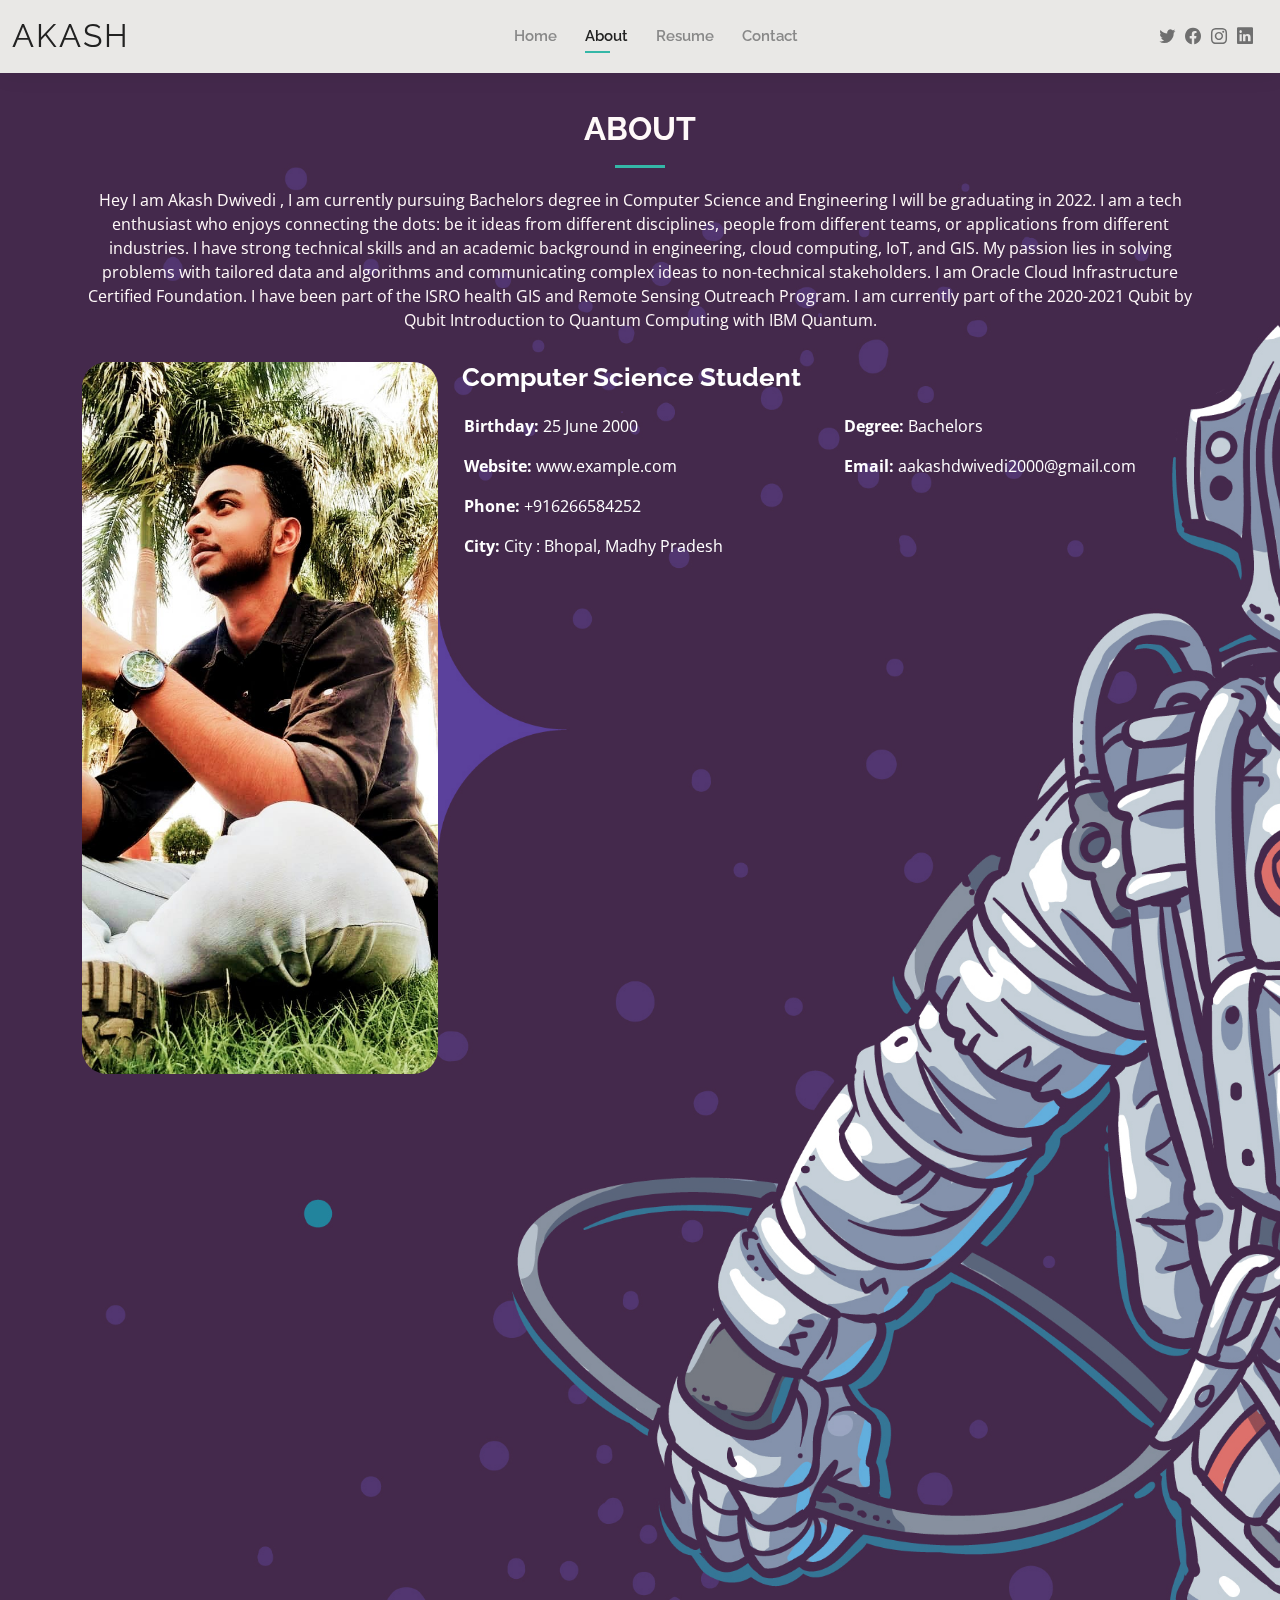
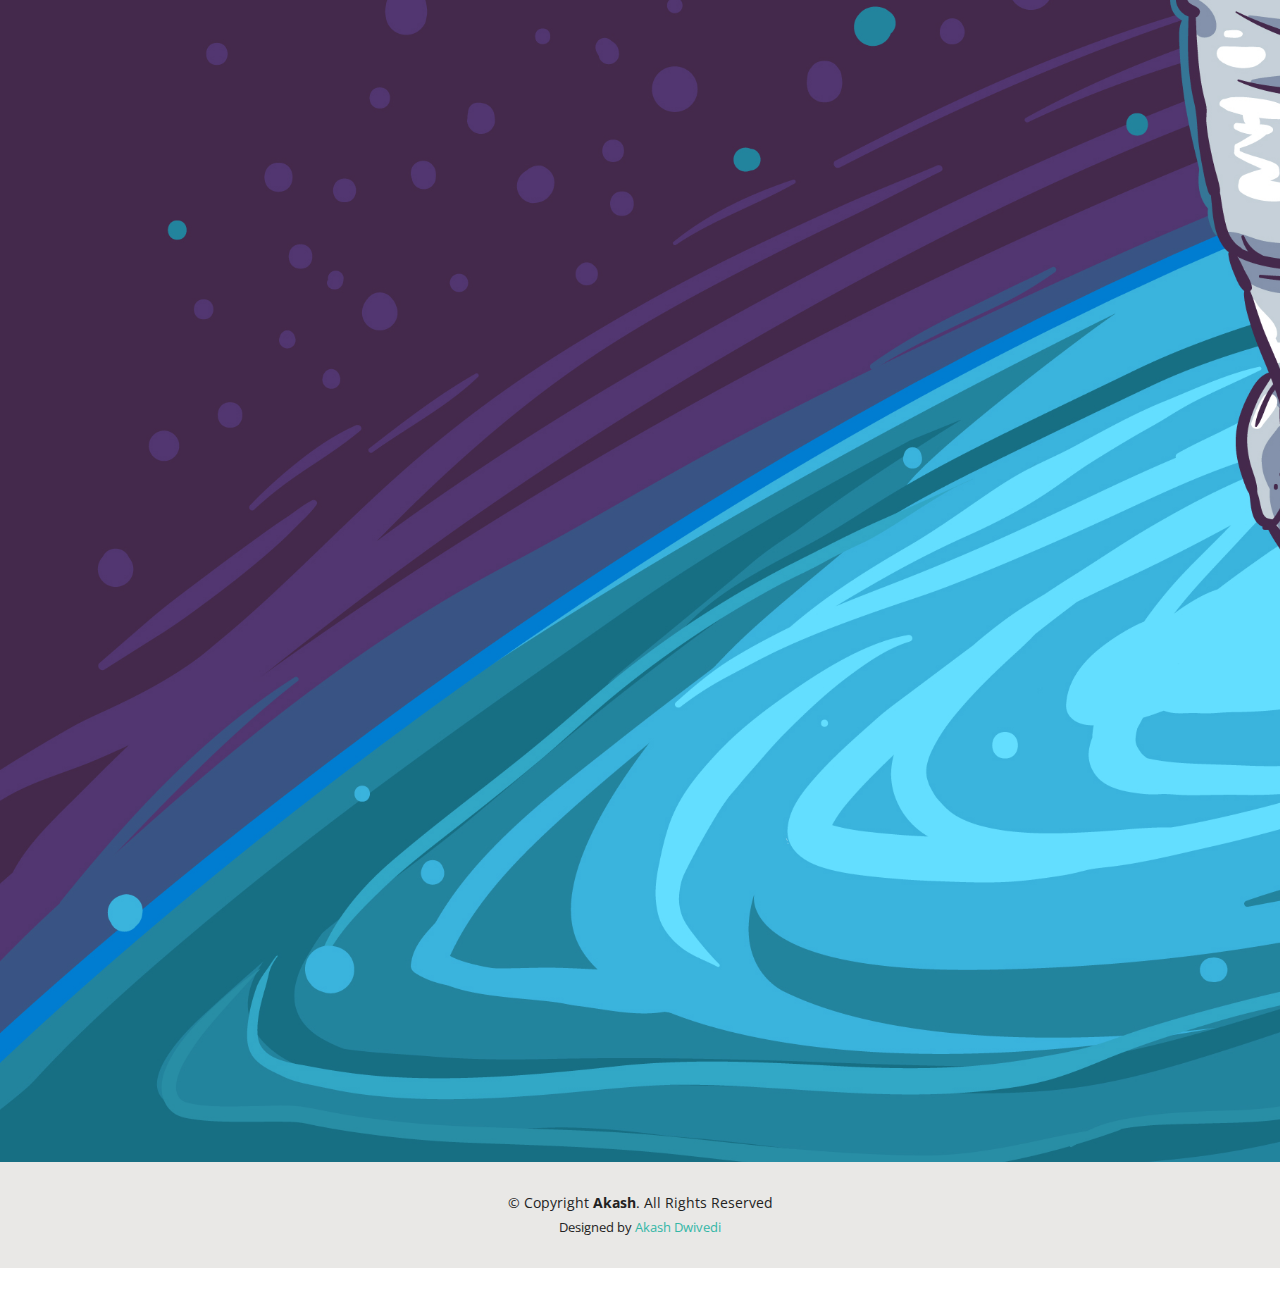
==== about.html @ 2e80239d "first iteration files" ====
<!DOCTYPE html>
<html lang="en">

<head>
  <meta charset="utf-8">
  <meta content="width=device-width, initial-scale=1.0" name="viewport">

  <title>About - Kelly Bootstrap Template</title>
  <meta content="" name="description">
  <meta content="" name="keywords">

  <!-- Favicons -->
  <link href="assets/img/favicon.png" rel="icon">
  <link href="assets/img/apple-touch-icon.png" rel="apple-touch-icon">

  <!-- Google Fonts -->
  <link href="https://fonts.googleapis.com/css?family=Open+Sans:300,300i,400,400i,600,600i,700,700i|Raleway:300,300i,400,400i,500,500i,600,600i,700,700i|Poppins:300,300i,400,400i,500,500i,600,600i,700,700i" rel="stylesheet">

  <!-- Vendor CSS Files -->
  <link href="assets/vendor/aos/aos.css" rel="stylesheet">
  <link href="assets/vendor/bootstrap/css/bootstrap.min.css" rel="stylesheet">
  <link href="assets/vendor/bootstrap-icons/bootstrap-icons.css" rel="stylesheet">
  <link href="assets/vendor/boxicons/css/boxicons.min.css" rel="stylesheet">
  <link href="assets/vendor/glightbox/css/glightbox.min.css" rel="stylesheet">
  <link href="assets/vendor/swiper/swiper-bundle.min.css" rel="stylesheet">

  <!-- Template Main CSS File -->
  <link href="assets/css/style.css" rel="stylesheet">
 
  
</head>

<body>
<div id="bg">
  <!-- ======= Header ======= -->
  <header id="header" class="fixed-top">
    <div class="container-fluid d-flex justify-content-between align-items-center">

      <h1 class="logo me-auto me-lg-0"><a href="index.html">Akash</a></h1>
      <!-- Uncomment below if you prefer to use an image logo -->
      <!-- <a href="index.html" class="logo"><img src="assets/img/Akash Logo.png" alt="" class="img-fluid"></a> -->

      <nav id="navbar" class="navbar order-last order-lg-0">
        <ul>
          <li><a href="index.html">Home</a></li>
          <li><a class="active" href="about.html">About</a></li>
          <li><a href="resume.html">Resume</a></li>
          <!-- <li><a href="services.html">Services</a></li>
          <li><a href="portfolio.html">Portfolio</a></li> -->
          <li><a href="contact.html">Contact</a></li>
        </ul>
        <i class="bi bi-list mobile-nav-toggle"></i>
      </nav><!-- .navbar -->

      <div class="header-social-links">
        <a href="#" class="twitter"><i class="bi bi-twitter"></i></a>
        <a href="https://www.facebook.com/profile.php?id=100008575233966" class="facebook"><i class="bi bi-facebook"></i></a>
        <a href="https://www.instagram.com/iqlipse_7/" class="instagram"><i class="bi bi-instagram"></i></a>
        <a href="https://www.linkedin.com/in/akash-dwivedi-9a1091160/" class="linkedin"><i class="bi bi-linkedin"></i></i></a>
      </div>

    </div>

  </header><!-- End Header -->

  <main id="main">

    <!-- ======= About Section ======= -->
    <section id="about" class="about">
      <div class="container" data-aos="fade-up">

        <div class="section-title">
          <h2>About</h2>
          <p>Hey I am Akash Dwivedi , I am currently pursuing Bachelors degree in Computer Science and Engineering
            I will be graduating in 2022. I am a tech enthusiast who enjoys connecting the dots: be it ideas from different disciplines, people from different teams, or applications from different industries. I have strong technical skills and an academic background in engineering, cloud computing, IoT, and GIS.


            My passion lies in solving problems with tailored data and algorithms and communicating complex ideas to non-technical stakeholders. I am Oracle Cloud Infrastructure Certified Foundation. I have been part of the ISRO health GIS and Remote Sensing Outreach Program.
            I am currently part of the 2020-2021 Qubit by Qubit Introduction to Quantum Computing with IBM Quantum.
          </p>
        </div>

        <div class="row">
          <div class="col-lg-4">
            <img src="assets/img/akashheadshot.jpeg" class="img-fluid" alt="" style="border-radius: 25px;">
          </div>
          <div class="col-lg-8 pt-4 pt-lg-0 content">
            <h3>Computer Science Student</h3>
            <p class="fst-italic">
             
            </p>
            <div class="row">
              <div class="col-lg-6" style="color: white;">
                <ul>
                  <li><i class="bi bi-rounded-right"></i> <strong>Birthday:</strong> 25 June 2000</li>
                  <li><i class="bi bi-rounded-right"></i> <strong>Website:</strong> www.example.com</li>
                  <li><i class="bi bi-rounded-right"></i> <strong>Phone:</strong> +916266584252</li>
                  <li><i class="bi bi-rounded-right"></i> <strong>City:</strong> City : Bhopal, Madhy Pradesh</li>
                </ul>
              </div>
              <div class="col-lg-6" style="color: white;">
                <ul>
                  <!-- <li><i class="bi bi-rounded-right"></i> <strong>Age:</strong> 20</li> -->
                  <li><i class="bi bi-rounded-right"></i> <strong>Degree:</strong> Bachelors</li>
                  <li><i class="bi bi-rounded-right"></i> <strong>Email:</strong> aakashdwivedi2000@gmail.com</li>
                  <!-- <li><i class="bi bi-rounded-right"></i> <strong>Freelance:</strong> Available</li> -->
                </ul>
              </div>
            </div>
            <p>
               
            </p>
          </div>
        </div>

      </div>
    </section><!-- End About Section -->

    <!-- ======= Skills Section ======= -->
    <section id="skills" class="skills">
      <div class="container" data-aos="fade-up">

        <div class="section-title">
          <h2>Skills</h2>
          <p>My majority of tech stack revolves around Cloud Computing and Web development</p>
        </div>

        <div class="row skills-content">

          <div class="col-lg-6" >

            <div class="progress">
              <span class="skill">HTML <i class="val">100%</i></span>
              <div class="progress-bar-wrap">
                <div class="progress-bar" role="progressbar" aria-valuenow="100" aria-valuemin="0" aria-valuemax="100"></div>
              </div>
            </div>

            <div class="progress">
              <span class="skill">CSS <i class="val">90%</i></span>
              <div class="progress-bar-wrap">
                <div class="progress-bar" role="progressbar" aria-valuenow="90" aria-valuemin="0" aria-valuemax="100"></div>
              </div>
            </div>

            <div class="progress">
              <span class="skill">JavaScript <i class="val">75%</i></span>
              <div class="progress-bar-wrap">
                <div class="progress-bar" role="progressbar" aria-valuenow="75" aria-valuemin="0" aria-valuemax="100"></div>
              </div>
            </div>
              <!-- added1 -->
          
              <div class="progress">
                <span class="skill">Azure<i class="val">60%</i></span>
                <div class="progress-bar-wrap">
                  <div class="progress-bar" role="progressbar" aria-valuenow="60" aria-valuemin="0" aria-valuemax="100"></div>
                </div>
              </div>

              <div class="progress">
                <span class="skill">Figma<i class="val">65%</i></span>
                <div class="progress-bar-wrap">
                  <div class="progress-bar" role="progressbar" aria-valuenow="65" aria-valuemin="0" aria-valuemax="100"></div>
                </div>
              </div>

          </div>

          <div class="col-lg-6">

            <div class="progress">
              <span class="skill">MySQL <i class="val">80%</i></span>
              <div class="progress-bar-wrap">
                <div class="progress-bar" role="progressbar" aria-valuenow="80" aria-valuemin="0" aria-valuemax="100"></div>
              </div>
            </div>

            <div class="progress">
              <span class="skill">Google Cloud Platform(GCP) <i class="val">80%</i></span>
              <div class="progress-bar-wrap">
                <div class="progress-bar" role="progressbar" aria-valuenow="80" aria-valuemin="0" aria-valuemax="100"></div>
              </div>
            </div>

            <div class="progress">
              <span class="skill">Photoshop <i class="val">55%</i></span>
              <div class="progress-bar-wrap">
                <div class="progress-bar" role="progressbar" aria-valuenow="55" aria-valuemin="0" aria-valuemax="100"></div>
              </div>
            </div>
           
            <!-- added2 -->
            <div class="progress">
              <span class="skill">Python 3<i class="val">50%</i></span>
              <div class="progress-bar-wrap">
                <div class="progress-bar" role="progressbar" aria-valuenow="50" aria-valuemin="0" aria-valuemax="100"></div>
              </div>
            </div>

            <div class="progress">
              <span class="skill">C++<i class="val">65%</i></span>
              <div class="progress-bar-wrap">
                <div class="progress-bar" role="progressbar" aria-valuenow="65" aria-valuemin="0" aria-valuemax="100"></div>
              </div>
            </div>
          </div>

        </div>

      </div>
    </section><!-- End Skills Section -->

    <!-- ======= Facts Section ======= -->
    <section id="facts" class="facts">
      <div class="container" data-aos="fade-up">

        <div class="section-title">
          <h2>Quick Facts</h2>
          <!-- <p>Magnam dolores commodi suscipit. Necessitatibus eius consequatur ex aliquid fuga eum quidem. Sit sint consectetur velit. Quisquam quos quisquam cupiditate. Et nemo qui impedit suscipit alias ea. Quia fugiat sit in iste officiis commodi quidem hic quas.</p> -->
        </div>

        <div class="row counters">
           <center>
                       <div class="col-lg-3 col-6 text-center" style="color: ghostwhite;">
            <span data-purecounter-start="0" data-purecounter-end="6" data-purecounter-duration="1" class="purecounter"></span>
            <p>Projects</p>
          </div>

          <div class="col-lg-3 col-6 text-center" style="color: ghostwhite;">
            <span data-purecounter-start="0" data-purecounter-end="12" data-purecounter-duration="1" class="purecounter"></span>
            <p>Certificate</p>
          </div>

          <div class="col-lg-3 col-6 text-center" style="color: ghostwhite;">
            <span data-purecounter-start="0" data-purecounter-end="3" data-purecounter-duration="1" class="purecounter"></span>
            <p>Internship</p>
          </div>

          <!-- <div class="col-lg-3 col-6 text-center">
            <span data-purecounter-start="0" data-purecounter-end="15" data-purecounter-duration="1" class="purecounter"></span>
            <p>Hard Workers</p>
          </div> -->
        </center>
        </div>

      </div>
    </section><!-- End Facts Section -->

    <!-- ======= Testimonials Section ======= -->
    <section id="testimonials" class="testimonials">
      <div class="container" data-aos="fade-up">

        <div class="section-title">
          <h2>Student Training</h2>
          <!-- <p>Magnam dolores commodi suscipit. Necessitatibus eius consequatur ex aliquid fuga eum quidem. Sit sint consectetur velit. Quisquam quos quisquam cupiditate. Et nemo qui impedit suscipit alias ea. Quia fugiat sit in iste officiis commodi quidem hic quas.</p> -->
        </div>

        <div class="testimonials-slider swiper-container" data-aos="fade-up" data-aos-delay="100">
          <div class="swiper-wrapper">

            <div class="swiper-slide">
              <div class="testimonial-item">
                <img src="assets/img/testimonials/the-coding-school-logo.jpg" class="testimonial-img" alt="">
                <h3>IBM Qubit X Qubit</h3>
                <h4>Quantum Computing</h4>
                <p>
                  <i class="bx bxs-quote-alt-left quote-icon-left"></i>
                  Quantum Computing fellowship by MIT and The coding school
                  <i class="bx bxs-quote-alt-right quote-icon-right"></i>
                </p>
              </div>
            </div><!-- End testimonial item -->

            <div class="swiper-slide">
              <div class="testimonial-item">
                <img src="assets/img/testimonials/1200px-Indian_Space_Research_Organisation_Logo.svg.png" class="testimonial-img" alt="">
                <h3>ISRO Outreach Program</h3>
                <h4>Health GIS</h4>
                <p>
                  <i class="bx bxs-quote-alt-left quote-icon-left"></i>
                  Health GIS Program by ISRO 
                  <i class="bx bxs-quote-alt-right quote-icon-right"></i>
                </p>
              </div>
            </div><!-- End testimonial item -->

            <div class="swiper-slide">
              <div class="testimonial-item">
                <img src="assets/img/testimonials/1200px-Indian_Space_Research_Organisation_Logo.svg.png" class="testimonial-img" alt="">
                <h3>ISRO Outreach Program</h3>
                <h4>Remote Sensing and GIS</h4>
                <p>
                  <i class="bx bxs-quote-alt-left quote-icon-left"></i>
                 Remote Sensing and GIS fundamental outreach program 
                  <i class="bx bxs-quote-alt-right quote-icon-right"></i>
                </p>
              </div>
            </div><!-- End testimonial item -->

            <!-- <div class="swiper-slide">
              <div class="testimonial-item">
                <img src="assets/img/testimonials/testimonials-4.jpg" class="testimonial-img" alt="">
                <h3>Matt Brandon</h3>
                <h4>Freelancer</h4>
                <p>
                  <i class="bx bxs-quote-alt-left quote-icon-left"></i>
                  Fugiat enim eram quae cillum dolore dolor amet nulla culpa multos export minim fugiat minim velit minim dolor enim duis veniam ipsum anim magna sunt elit fore quem dolore labore illum veniam.
                  <i class="bx bxs-quote-alt-right quote-icon-right"></i>
                </p>
              </div> -->
           <!-- </div><!-- End testimonial item -->

            <!-- <div class="swiper-slide">
              <div class="testimonial-item">
                <img src="assets/img/testimonials/testimonials-5.jpg" class="testimonial-img" alt="">
                <h3>John Larson</h3>
                <h4>Entrepreneur</h4>
                <p>
                  <i class="bx bxs-quote-alt-left quote-icon-left"></i>
                  Quis quorum aliqua sint quem legam fore sunt eram irure aliqua veniam tempor noster veniam enim culpa labore duis sunt culpa nulla illum cillum fugiat legam esse veniam culpa fore nisi cillum quid.
                  <i class="bx bxs-quote-alt-right quote-icon-right"></i>
                </p>
              </div>
            </div>End testimonial item --> 

          </div>
          <div class="swiper-pagination"></div>
        </div>

      </div>
    </section><!-- End Testimonials Section -->

  </main><!-- End #main -->

  <!-- ======= Footer ======= -->
  <footer id="footer">
    <div class="container">
      <div class="copyright">
        &copy; Copyright <strong><span>Akash</span></strong>. All Rights Reserved
      </div>
      <div class="credits">
        <!-- All the links in the footer should remain intact. -->
        <!-- You can delete the links only if you purchased the pro version. -->
        <!-- Licensing information: https://bootstrapmade.com/license/ -->
        <!-- Purchase the pro version with working PHP/AJAX contact form: https://bootstrapmade.com/kelly-free-bootstrap-cv-resume-html-template/ -->
        Designed by <a href="https://bootstrapmade.com/">Akash Dwivedi</a>
      </div>
    </div>
  </footer><!-- End  Footer -->

  <div id="preloader"></div>
  <a href="#" class="back-to-top d-flex align-items-center justify-content-center"><i class="bi bi-arrow-up-short"></i></a>

  <!-- Vendor JS Files -->
  <script src="assets/vendor/aos/aos.js"></script>
  <script src="assets/vendor/bootstrap/js/bootstrap.bundle.min.js"></script>
  <script src="assets/vendor/glightbox/js/glightbox.min.js"></script>
  <script src="assets/vendor/isotope-layout/isotope.pkgd.min.js"></script>
  <script src="assets/vendor/php-email-form/validate.js"></script>
  <script src="assets/vendor/purecounter/purecounter.js"></script>
  <script src="assets/vendor/swiper/swiper-bundle.min.js"></script>
  <script src="assets/vendor/waypoints/noframework.waypoints.js"></script>

  <!-- Template Main JS File -->
  <script src="assets/js/main.js"></script>




  <!-- space animation 
  <article class="earth-demo">
    <div class="earth">
      <img src="https://cssanimation.rocks/images/random/earth.png">
    </div>
    <div class="moon-container">
      <div class="moon">
        <img src="https://cssanimation.rocks/images/random/moon.png">
      </div>
    </div>
  </article>


  <article class="earth-demo">
    <div class="earth">
      <div class="more-info">
        <h1>Earth</h1>
        <ul>
          <li>Third planet from the Sun</li>
          <li>Atmosphere: 21% oxygen</li>
          <li>Liquid water on surface</li>
          <li>Only planet that has life (that we know of)</li>
        </ul>
      </div>
      <img src="https://cssanimation.rocks/images/random/earth.png">
    </div>
    <div class="moon-container">
      <div class="moon">
        <img src="https://cssanimation.rocks/images/random/moon.png">
      </div>
    </div>
  </article> -->
  </div>
</body>

</html>
---- assets/css/style.css ----
/**
* Template Name: Kelly - v4.1.0
* Template URL: https://bootstrapmade.com/kelly-free-bootstrap-cv-resume-html-template/
* Author: BootstrapMade.com
* License: https://bootstrapmade.com/license/
*/

/*--------------------------------------------------------------
# General
--------------------------------------------------------------*/
body {
  font-family: "Open Sans", sans-serif;
  color: #444444;
  /* background-image: url("/assets/img/spacebg.gif");
  background-repeat: no-repeat;
  background-size: 1200px 2250px; */
}

a {
  color: #34b7a7;
  text-decoration: none;
}

a:hover {
  color: #51cdbe;
  text-decoration: none;
}

h1, h2, h3, h4, h5, h6 {
  font-family: "Raleway", sans-serif;
}

#main {
  margin-top: 50px;
}

@media (max-width: 992px) {
  #main {
    margin-top: 30px;
  }
}

/*--------------------------------------------------------------
# Preloader
--------------------------------------------------------------*/
#preloader {
  position: fixed;
  top: 0;
  left: 0;
  right: 0;
  bottom: 0;
  z-index: 9999;
  overflow: hidden;
  background: #fff;
}

#preloader:before {
  content: "";
  position: fixed;
  top: calc(50% - 30px);
  left: calc(50% - 30px);
  border: 6px solid #34b7a7;
  border-top-color: #dcf5f2;
  border-radius: 50%;
  width: 60px;
  height: 60px;
  -webkit-animation: animate-preloader 1s linear infinite;
  animation: animate-preloader 1s linear infinite;
}

@-webkit-keyframes animate-preloader {
  0% {
    transform: rotate(0deg);
  }
  100% {
    transform: rotate(360deg);
  }
}

@keyframes animate-preloader {
  0% {
    transform: rotate(0deg);
  }
  100% {
    transform: rotate(360deg);
  }
}

/*--------------------------------------------------------------
# Back to top button
--------------------------------------------------------------*/
.back-to-top {
  position: fixed;
  visibility: hidden;
  opacity: 0;
  right: 15px;
  bottom: 15px;
  z-index: 996;
  background: #34b7a7;
  width: 40px;
  height: 40px;
  border-radius: 50px;
  transition: all 0.4s;
}

.back-to-top i {
  font-size: 24px;
  color: #fff;
  line-height: 0;
}

.back-to-top:hover {
  background: #49cbbb;
  color: #fff;
}

.back-to-top.active {
  visibility: visible;
  opacity: 1;
}

/*--------------------------------------------------------------
# Header
--------------------------------------------------------------*/
#header {
  background: #e9e8e6;
  box-shadow: 0px 0px 25px 0 rgba(0, 0, 0, 0.08);
  z-index: 997;
  padding: 15px 0;
}

#header .logo {
  font-size: 32px;
  margin: 0;
  padding: 0;
  line-height: 1;
  font-weight: 400;
  letter-spacing: 2px;
  text-transform: uppercase;
}

#header .logo a {
  color: #222222;
}

#header .logo img {
  max-height: 40px;
}

@media (max-width: 992px) {
  #header .logo {
    font-size: 28px;
  }
}

/*--------------------------------------------------------------
# Header Social Links
--------------------------------------------------------------*/
.header-social-links {
  padding-right: 15px;
}

.header-social-links a {
  color: #6f6f6f;
  padding-left: 6px;
  display: inline-block;
  line-height: 0px;
  transition: 0.3s;
  font-size: 16px;
}

.header-social-links a:hover {
  color: #34b7a7;
}

/*--------------------------------------------------------------
# Navigation Menu
--------------------------------------------------------------*/
/**
* Desktop Navigation 
*/
.navbar {
  padding: 0;
}

.navbar ul {
  margin: 0;
  padding: 0;
  display: flex;
  list-style: none;
  align-items: center;
}

.navbar li {
  position: relative;
  padding: 10px 0 10px 28px;
}

.navbar a {
  display: flex;
  align-items: center;
  justify-content: space-between;
  font-family: "Raleway", sans-serif;
  font-size: 15px;
  font-weight: 600;
  color: #888888;
  white-space: nowrap;
  transition: 0.3s;
  position: relative;
}

.navbar a i {
  font-size: 12px;
  line-height: 0;
  margin-left: 5px;
}

.navbar > ul > li > a:before {
  content: "";
  position: absolute;
  width: 0;
  height: 2px;
  bottom: -5px;
  left: 0;
  background-color: #34b7a7;
  visibility: hidden;
  width: 0px;
  transition: all 0.3s ease-in-out 0s;
}

.navbar a:hover:before, .navbar li:hover > a:before, .navbar .active:before {
  visibility: visible;
  width: 25px;
}

.navbar a:hover, .navbar .active, .navbar li:hover > a {
  color: #222222;
}

.navbar .dropdown ul {
  display: block;
  position: absolute;
  left: 14px;
  top: calc(100% + 30px);
  margin: 0;
  padding: 10px 0;
  z-index: 99;
  opacity: 0;
  visibility: hidden;
  background: #fff;
  box-shadow: 0px 0px 30px rgba(127, 137, 161, 0.25);
  transition: 0.3s;
  border-radius: 4px;
}

.navbar .dropdown ul li {
  min-width: 200px;
  padding: 0;
}

.navbar .dropdown ul a {
  padding: 10px 20px;
  font-size: 15px;
  text-transform: none;
  font-weight: 600;
}

.navbar .dropdown ul a i {
  font-size: 12px;
}

.navbar .dropdown ul a:hover, .navbar .dropdown ul .active:hover, .navbar .dropdown ul li:hover > a {
  color: #34b7a7;
}

.navbar .dropdown:hover > ul {
  opacity: 1;
  top: 100%;
  visibility: visible;
}

.navbar .dropdown .dropdown ul {
  top: 0;
  left: calc(100% - 30px);
  visibility: hidden;
}

.navbar .dropdown .dropdown:hover > ul {
  opacity: 1;
  top: 0;
  left: 100%;
  visibility: visible;
}

@media (max-width: 1366px) {
  .navbar .dropdown .dropdown ul {
    left: -90%;
  }
  .navbar .dropdown .dropdown:hover > ul {
    left: -100%;
  }
}

/**
* Mobile Navigation 
*/
.mobile-nav-toggle {
  color: #222222;
  font-size: 28px;
  cursor: pointer;
  display: none;
  line-height: 0;
  transition: 0.5s;
}

.mobile-nav-toggle.bi-x {
  color: #fff;
}

@media (max-width: 991px) {
  .mobile-nav-toggle {
    display: block;
  }
  .navbar ul {
    display: none;
  }
}

.navbar-mobile {
  position: fixed;
  overflow: hidden;
  top: 0;
  right: 0;
  left: 0;
  bottom: 0;
  background: rgba(9, 9, 9, 0.9);
  transition: 0.3s;
  z-index: 999;
}

.navbar-mobile .mobile-nav-toggle {
  position: absolute;
  top: 15px;
  right: 15px;
}

.navbar-mobile ul {
  display: block;
  position: absolute;
  top: 55px;
  right: 15px;
  bottom: 15px;
  left: 15px;
  padding: 10px 0;
  border-radius: 10px;
  background-color: #fff;
  overflow-y: auto;
  transition: 0.3s;
}

.navbar-mobile a {
  font-size: 15px;
  padding-right: 15px;
  color: #222222;
}

.navbar-mobile a:hover, .navbar-mobile .active, .navbar-mobile li:hover > a {
  color: #34b7a7;
}

.navbar-mobile .getstarted {
  margin: 15px;
}

.navbar-mobile .dropdown ul {
  position: static;
  display: none;
  margin: 10px 20px;
  padding: 10px 0;
  z-index: 99;
  opacity: 1;
  visibility: visible;
  background: #fff;
  box-shadow: 0px 0px 30px rgba(127, 137, 161, 0.25);
}

.navbar-mobile .dropdown ul li {
  min-width: 200px;
}

.navbar-mobile .dropdown ul a {
  padding: 10px 20px;
}

.navbar-mobile .dropdown ul a i {
  font-size: 12px;
}

.navbar-mobile .dropdown ul a:hover, .navbar-mobile .dropdown ul .active:hover, .navbar-mobile .dropdown ul li:hover > a {
  color: #34b7a7;
}

.navbar-mobile .dropdown > .dropdown-active {
  display: block;
}

/*--------------------------------------------------------------
# Hero Section
--------------------------------------------------------------*/
#hero {
  width: 100%;
  height: 100vh;
  background: url("../img/2184.jpg") top right;
  background-size: cover;
}

#hero .container {
  padding-top: 70px;
  position: relative;
}

@media (max-width: 992px) {
  #hero .container {
    padding-top: 58px;
  }
}

#hero h1 {
  margin: 0;
  font-size: 48px;
  font-weight: 700;
  line-height: 56px;
  color: #222222;
}

#hero h2 {
  color: #ffffff;
  margin: 10px 0 0 0;
  font-size: 22px;
}

#hero .btn-about {
  font-family: "Raleway", sans-serif;
  text-transform: uppercase;
  font-weight: 600;
  font-size: 12px;
  letter-spacing: 1px;
  display: inline-block;
  padding: 12px 40px;
  border-radius: 50px;
  transition: 0.5s;
  margin-top: 30px;
  color: #fff;
  background: #34b7a7;
}

#hero .btn-about:hover {
  background: #3dc8b7;
}

@media (min-width: 1024px) {
  #hero {
    background-attachment: fixed;
  }
}

@media (max-width: 992px) {
  #hero:before {
    content: "";
    background: rgba(255, 255, 255, 0.8);
    position: absolute;
    bottom: 0;
    top: 0;
    left: 0;
    right: 0;
  }
  #hero h1 {
    font-size: 28px;
    line-height: 36px;
  }
  #hero h2 {
    font-size: 18px;
    line-height: 24px;
  }
}

/*--------------------------------------------------------------
# Sections General
--------------------------------------------------------------*/
section {
  padding: 60px 0;
}

.section-bg {
  background-color: #e7f8f6;
}

.section-title {
  text-align: center;
  padding-bottom: 30px;
  color:#fff9f9

}

.section-title h2 {
  font-size: 32px;
  font-weight: bold;
  text-transform: uppercase;
  margin-bottom: 20px;
  padding-bottom: 20px;
  position: relative;
}

.section-title h2::after {
  content: '';
  position: absolute;
  display: block;
  width: 50px;
  height: 3px;
  background: #34b7a7;
  bottom: 0;
  left: calc(50% - 25px);
}

.section-title p {
  margin-bottom: 0;
}

/*--------------------------------------------------------------
# Cta
--------------------------------------------------------------*/
.cta {
  background: linear-gradient(rgba(0, 0, 0, 0.6), rgba(0, 0, 0, 0.6)), url("../img/bg-1.jpg") fixed center center;
  background-size: cover;
  padding: 80px 0;
}

.cta h3 {
  color: #fff;
  font-size: 28px;
  font-weight: 700;
}

.cta p {
  color: #fff;
}

.cta .cta-btn {
  font-family: "Raleway", sans-serif;
  text-transform: uppercase;
  font-weight: 500;
  font-size: 16px;
  letter-spacing: 1px;
  display: inline-block;
  padding: 8px 20px;
  border-radius: 2px;
  transition: 0.5s;
  margin: 10px;
  border: 2px solid #fff;
  color: #fff;
}

.cta .cta-btn:hover {
  background: #34b7a7;
  border: 2px solid #34b7a7;
}

@media (max-width: 1024px) {
  .cta {
    background-attachment: scroll;
  }
}

@media (min-width: 769px) {
  .cta .cta-btn-container {
    display: flex;
    align-items: center;
    justify-content: flex-end;
  }
}

/*--------------------------------------------------------------
# About
--------------------------------------------------------------*/
.about .content h3 {
  font-weight: 700;
  font-size: 26px;
  color:#ffffff;
}

.about .content ul {
  list-style: none;
  padding: 0;
}

.about .content ul li {
  padding-bottom: 10px;
}

.about .content ul i {
  font-size: 20px;
  padding-right: 2px;
  color: #34b7a7;
}

.about .content p:last-child {
  margin-bottom: 0;
}

/*--------------------------------------------------------------
# Skills
--------------------------------------------------------------*/
.skills .progress {
  height: 60px;
  display: block;
  background: none;
  border-radius: 0;
  color: #fff;
}

.skills .progress .skill {
  padding: 10px 0;
  margin: 0 0 6px 0;
  text-transform: uppercase;
  display: block;
  font-weight: 600;
  font-family: "Poppins", sans-serif;
  color: yellow
}

.skills .progress .skill .val {
  float: right;
  font-style: normal;
}

.skills .progress-bar-wrap {
  background: #f3f3f3;
}

.skills .progress-bar {
  width: 1px;
  height: 10px;
  transition: .9s;
  background-color: #34b7a7;
}

/*--------------------------------------------------------------
# Facts
--------------------------------------------------------------*/
.facts .counters span {
  font-size: 48px;
  display: block;
  color: yellow;
}

.facts .counters p {
  padding: 0;
  margin: 0 0 20px 0;
  font-family: "Raleway", sans-serif;
  font-size: 14px;
}

/*--------------------------------------------------------------
# Testimonials
--------------------------------------------------------------*/
.testimonials .section-header {
  margin-bottom: 40px;
}

.testimonials .testimonial-item {
  text-align: center;
}

.testimonials .testimonial-item .testimonial-img {
  width: 120px;
  border-radius: 50%;
  border: 4px solid #fff;
  margin: 0 auto;
}

.testimonials .testimonial-item h3 {
  font-size: 20px;
  font-weight: bold;
  margin: 10px 0 5px 0;
  color: yellow;
}

.testimonials .testimonial-item h4 {
  font-size: 14px;
  color: #ffffff;
  margin: 0 0 15px 0;
}

.testimonials .testimonial-item .quote-icon-left, .testimonials .testimonial-item .quote-icon-right {
  color: #c8efea;
  font-size: 26px;
}

.testimonials .testimonial-item .quote-icon-left {
  display: inline-block;
  left: -5px;
  position: relative;
}

.testimonials .testimonial-item .quote-icon-right {
  display: inline-block;
  right: -5px;
  position: relative;
  top: 10px;
  color: white;
}

.testimonials .testimonial-item p {
  font-style: italic;
  color: #e7f8f6;
  margin: 0 auto 15px auto;
}

@media (min-width: 992px) {
  .testimonials .testimonial-item p {
    width: 80%;
  }
}

.testimonials .swiper-pagination {
  margin-top: 20px;
  position: relative;
}

.testimonials .swiper-pagination .swiper-pagination-bullet {
  width: 12px;
  height: 12px;
  background-color: #fff;
  opacity: 1;
  border: 1px solid #34b7a7;
}

.testimonials .swiper-pagination .swiper-pagination-bullet-active {
  background-color: #34b7a7;
}

/*--------------------------------------------------------------
# Resume
--------------------------------------------------------------*/
.resume .resume-title {
  font-size: 26px;
  font-weight: 400;
  margin-top: 20px;
  margin-bottom: 20px;
  color: #222222;
}

.resume .resume-item {
  padding: 0 0 20px 20px;
  margin-top: -2px;
  border-left: 2px solid #34b7a7;
  position: relative;
}

.resume .resume-item h4 {
  line-height: 18px;
  font-size: 18px;
  font-weight: 600;
  font-family: "Poppins", sans-serif;
  color: #1d685f;
  margin-bottom: 10px;
}

.resume .resume-item h5 {
  font-size: 16px;
  background: #effbf9;
  padding: 5px 15px;
  display: inline-block;
  font-weight: 600;
  margin-bottom: 10px;
  color: #34b7a7;
}

.resume .resume-item ul {
  padding-left: 20px;
}

.resume .resume-item ul li {
  padding-bottom: 10px;
}

.resume .resume-item:last-child {
  padding-bottom: 0;
}

.resume .resume-item::before {
  content: "";
  position: absolute;
  width: 16px;
  height: 16px;
  border-radius: 50px;
  left: -9px;
  top: 0;
  background: #fff;
  border: 2px solid #34b7a7;
}

/*--------------------------------------------------------------
# Services
--------------------------------------------------------------*/
.services .icon-box {
  text-align: center;
  padding: 70px 20px 80px 20px;
  transition: all ease-in-out 0.3s;
  background: #fff;
  box-shadow: 0px 0 35px 0 rgba(0, 0, 0, 0.08);
}

.services .icon-box .icon {
  margin: 0 auto;
  width: 100px;
  height: 100px;
  display: flex;
  align-items: center;
  justify-content: center;
  transition: ease-in-out 0.3s;
  position: relative;
}

.services .icon-box .icon i {
  font-size: 36px;
  transition: 0.5s;
  position: relative;
}

.services .icon-box .icon svg {
  position: absolute;
  top: 0;
  left: 0;
}

.services .icon-box .icon svg path {
  transition: 0.5s;
  fill: #f5f5f5;
}

.services .icon-box h4 {
  font-weight: 600;
  margin: 10px 0 15px 0;
  font-size: 22px;
}

.services .icon-box h4 a {
  color: #222222;
  transition: ease-in-out 0.3s;
}

.services .icon-box p {
  line-height: 24px;
  font-size: 14px;
  margin-bottom: 0;
}

.services .iconbox-blue i {
  color: #47aeff;
}

.services .iconbox-blue:hover .icon i {
  color: #fff;
}

.services .iconbox-blue:hover .icon path {
  fill: #47aeff;
}

.services .iconbox-orange i {
  color: #ffa76e;
}

.services .iconbox-orange:hover .icon i {
  color: #fff;
}

.services .iconbox-orange:hover .icon path {
  fill: #ffa76e;
}

.services .iconbox-pink i {
  color: #e80368;
}

.services .iconbox-pink:hover .icon i {
  color: #fff;
}

.services .iconbox-pink:hover .icon path {
  fill: #e80368;
}

.services .iconbox-yellow i {
  color: #ffbb2c;
}

.services .iconbox-yellow:hover .icon i {
  color: #fff;
}

.services .iconbox-yellow:hover .icon path {
  fill: #ffbb2c;
}

.services .iconbox-red i {
  color: #ff5828;
}

.services .iconbox-red:hover .icon i {
  color: #fff;
}

.services .iconbox-red:hover .icon path {
  fill: #ff5828;
}

.services .iconbox-teal i {
  color: #11dbcf;
}

.services .iconbox-teal:hover .icon i {
  color: #fff;
}

.services .iconbox-teal:hover .icon path {
  fill: #11dbcf;
}

/*--------------------------------------------------------------
# Portfolio
--------------------------------------------------------------*/
.portfolio .portfolio-item {
  margin-bottom: 30px;
}

.portfolio #portfolio-flters {
  padding: 0;
  margin: 0 auto 20px auto;
  list-style: none;
  text-align: center;
}

.portfolio #portfolio-flters li {
  cursor: pointer;
  display: inline-block;
  padding: 8px 16px 10px 16px;
  font-size: 13px;
  font-weight: 500;
  line-height: 1;
  text-transform: uppercase;
  color: #444444;
  margin-bottom: 5px;
  transition: all 0.3s ease-in-out;
  border-radius: 50px;
}

.portfolio #portfolio-flters li:hover, .portfolio #portfolio-flters li.filter-active {
  color: #fff;
  background: #34b7a7;
}

.portfolio #portfolio-flters li:last-child {
  margin-right: 0;
}

.portfolio .portfolio-wrap {
  transition: 0.3s;
  position: relative;
  overflow: hidden;
  z-index: 1;
  background: rgba(34, 34, 34, 0.6);
}

.portfolio .portfolio-wrap::before {
  content: "";
  background: rgba(34, 34, 34, 0.6);
  position: absolute;
  left: 0;
  right: 0;
  top: 0;
  bottom: 0;
  transition: all ease-in-out 0.3s;
  z-index: 2;
  opacity: 0;
}

.portfolio .portfolio-wrap {
  transition: all ease-in-out 0.3s;
}

.portfolio .portfolio-wrap .portfolio-info {
  opacity: 0;
  position: absolute;
  top: 0;
  left: 0;
  right: 0;
  bottom: 0;
  z-index: 3;
  transition: all ease-in-out 0.3s;
  display: flex;
  flex-direction: column;
  justify-content: flex-end;
  align-items: flex-start;
  padding: 20px;
}

.portfolio .portfolio-wrap .portfolio-info h4 {
  font-size: 20px;
  color: #fff;
  font-weight: 600;
}

.portfolio .portfolio-wrap .portfolio-info p {
  color: rgba(255, 255, 255, 0.7);
  font-size: 14px;
  text-transform: uppercase;
  padding: 0;
  margin: 0;
  font-style: italic;
}

.portfolio .portfolio-wrap .portfolio-links {
  text-align: center;
  z-index: 4;
}

.portfolio .portfolio-wrap .portfolio-links a {
  color: #fff;
  margin: 0 5px 0 0;
  font-size: 28px;
  display: inline-block;
  transition: 0.3s;
}

.portfolio .portfolio-wrap .portfolio-links a:hover {
  color: #78d9cd;
}

.portfolio .portfolio-wrap:hover::before {
  opacity: 1;
}

.portfolio .portfolio-wrap:hover img {
  transform: scale(1.2);
}

.portfolio .portfolio-wrap:hover .portfolio-info {
  opacity: 1;
}

/*--------------------------------------------------------------
# Portfolio Details
--------------------------------------------------------------*/
.portfolio-details {
  padding-top: 0;
}

.portfolio-details .portfolio-details-slider img {
  width: 100%;
}

.portfolio-details .portfolio-details-slider .swiper-pagination {
  margin-top: 20px;
  position: relative;
}

.portfolio-details .portfolio-details-slider .swiper-pagination .swiper-pagination-bullet {
  width: 12px;
  height: 12px;
  background-color: #fff;
  opacity: 1;
  border: 1px solid #34b7a7;
}

.portfolio-details .portfolio-details-slider .swiper-pagination .swiper-pagination-bullet-active {
  background-color: #34b7a7;
}

.portfolio-details .portfolio-info {
  padding: 30px;
  box-shadow: 0px 0 30px rgba(34, 34, 34, 0.08);
}

.portfolio-details .portfolio-info h3 {
  font-size: 22px;
  font-weight: 700;
  margin-bottom: 20px;
  padding-bottom: 20px;
  border-bottom: 1px solid #eee;
}

.portfolio-details .portfolio-info ul {
  list-style: none;
  padding: 0;
  font-size: 15px;
}

.portfolio-details .portfolio-info ul li + li {
  margin-top: 10px;
}

.portfolio-details .portfolio-description {
  padding-top: 30px;
}

.portfolio-details .portfolio-description h2 {
  font-size: 26px;
  font-weight: 700;
  margin-bottom: 20px;
}

.portfolio-details .portfolio-description p {
  padding: 0;
}

/*--------------------------------------------------------------
# Contact
--------------------------------------------------------------*/
.contact .info {
  width: 100%;
  background: #fff;
}

.contact .info i {
  font-size: 20px;
  color: #34b7a7;
  float: left;
  width: 44px;
  height: 44px;
  background: #effbf9;
  display: flex;
  justify-content: center;
  align-items: center;
  border-radius: 50px;
  transition: all 0.3s ease-in-out;
}

.contact .info h4 {
  padding: 0 0 0 60px;
  font-size: 22px;
  font-weight: 600;
  margin-bottom: 5px;
  color: #222222;
}

.contact .info p {
  padding: 0 0 0 60px;
  margin-bottom: 0;
  font-size: 14px;
  color: #555555;
}

.contact .info .email, .contact .info .phone {
  margin-top: 40px;
}

.contact .info .email:hover i, .contact .info .address:hover i, .contact .info .phone:hover i {
  background: #34b7a7;
  color: #fff;
}

.contact .php-email-form {
  width: 100%;
  background: #fff;
}

.contact .php-email-form .form-group {
  padding-bottom: 8px;
}

.contact .php-email-form .error-message {
  display: none;
  color: #fff;
  background: #ed3c0d;
  text-align: center;
  padding: 15px;
  font-weight: 600;
}

.contact .php-email-form .sent-message {
  display: none;
  color: #fff;
  background: #18d26e;
  text-align: center;
  padding: 15px;
  font-weight: 600;
}

.contact .php-email-form .loading {
  display: none;
  background: #fff;
  text-align: center;
  padding: 15px;
}

.contact .php-email-form .loading:before {
  content: "";
  display: inline-block;
  border-radius: 50%;
  width: 24px;
  height: 24px;
  margin: 0 10px -6px 0;
  border: 3px solid #18d26e;
  border-top-color: #eee;
  -webkit-animation: animate-loading 1s linear infinite;
  animation: animate-loading 1s linear infinite;
}

.contact .php-email-form input, .contact .php-email-form textarea {
  border-radius: 4px;
  box-shadow: none;
  font-size: 14px;
}

.contact .php-email-form input:focus, .contact .php-email-form textarea:focus {
  border-color: #34b7a7;
}

.contact .php-email-form input {
  height: 44px;
}

.contact .php-email-form textarea {
  padding: 10px 12px;
}

.contact .php-email-form button[type="submit"] {
  background: #34b7a7;
  border: 0;
  padding: 10px 30px 12px 30px;
  color: #fff;
  transition: 0.4s;
  border-radius: 50px;
}

.contact .php-email-form button[type="submit"]:hover {
  background: #3dc8b7;
}

@-webkit-keyframes animate-loading {
  0% {
    transform: rotate(0deg);
  }
  100% {
    transform: rotate(360deg);
  }
}

@keyframes animate-loading {
  0% {
    transform: rotate(0deg);
  }
  100% {
    transform: rotate(360deg);
  }
}

/*--------------------------------------------------------------
# Footer
--------------------------------------------------------------*/
#footer {
  background: #e9e8e6;
  padding: 30px 0;
  color: #222222;
  font-size: 14px;
  text-align: center;
}

#footer .credits {
  padding-top: 5px;
  font-size: 13px;
}

#footer .credits a {
  color: #34b7a7;
}

/* .earth {
  position: absolute;
    top: calc(50% - 100px);
    left: calc(50% - 100px);
}

.earth img {
  height: 200px;
  position: absolute;
    top: 0;
    left: 0;
  width: 200px;
}
.moon-container {
  position: absolute;
    top: calc(50% - 25px);
    left: calc(50% - 25px);
}
.moon {
  animation: spin 20s linear infinite;
  background: none;
  height: 50px;
  pointer-events: none;
  transform-origin: 25px;
  width: 50px;
}
.moon img {
  height: 50px;
  transform: translateX(-160px) translateY(-160px);
  width: 50px;
}
.earth img, .moon img {
  border-radius: 50%;
  box-shadow: 0 0 12em 1em rgba(110, 140, 200, .6);
}
@keyframes spin {
  to {
    transform: rotateZ(360deg);
  }
}

.earth .more-info {
  background-image: linear-gradient(to bottom, rgba(10,10,10,1), black);
  border-radius: 1em;
  color: #fff;
  opacity: 0;
  padding: 1em;
  transform-origin: 0 0;
  transform: scale(.8);
  width: 400px;
}

.earth .more-info h1 {
  margin: 0 0 1em;
  text-align: right;
} */


#bg{

  background: url(/assets/img/11.jpg);
  background-color: #111;
  background-size: cover;
  
  /* background-size: 1600px 2250px; */
 
}
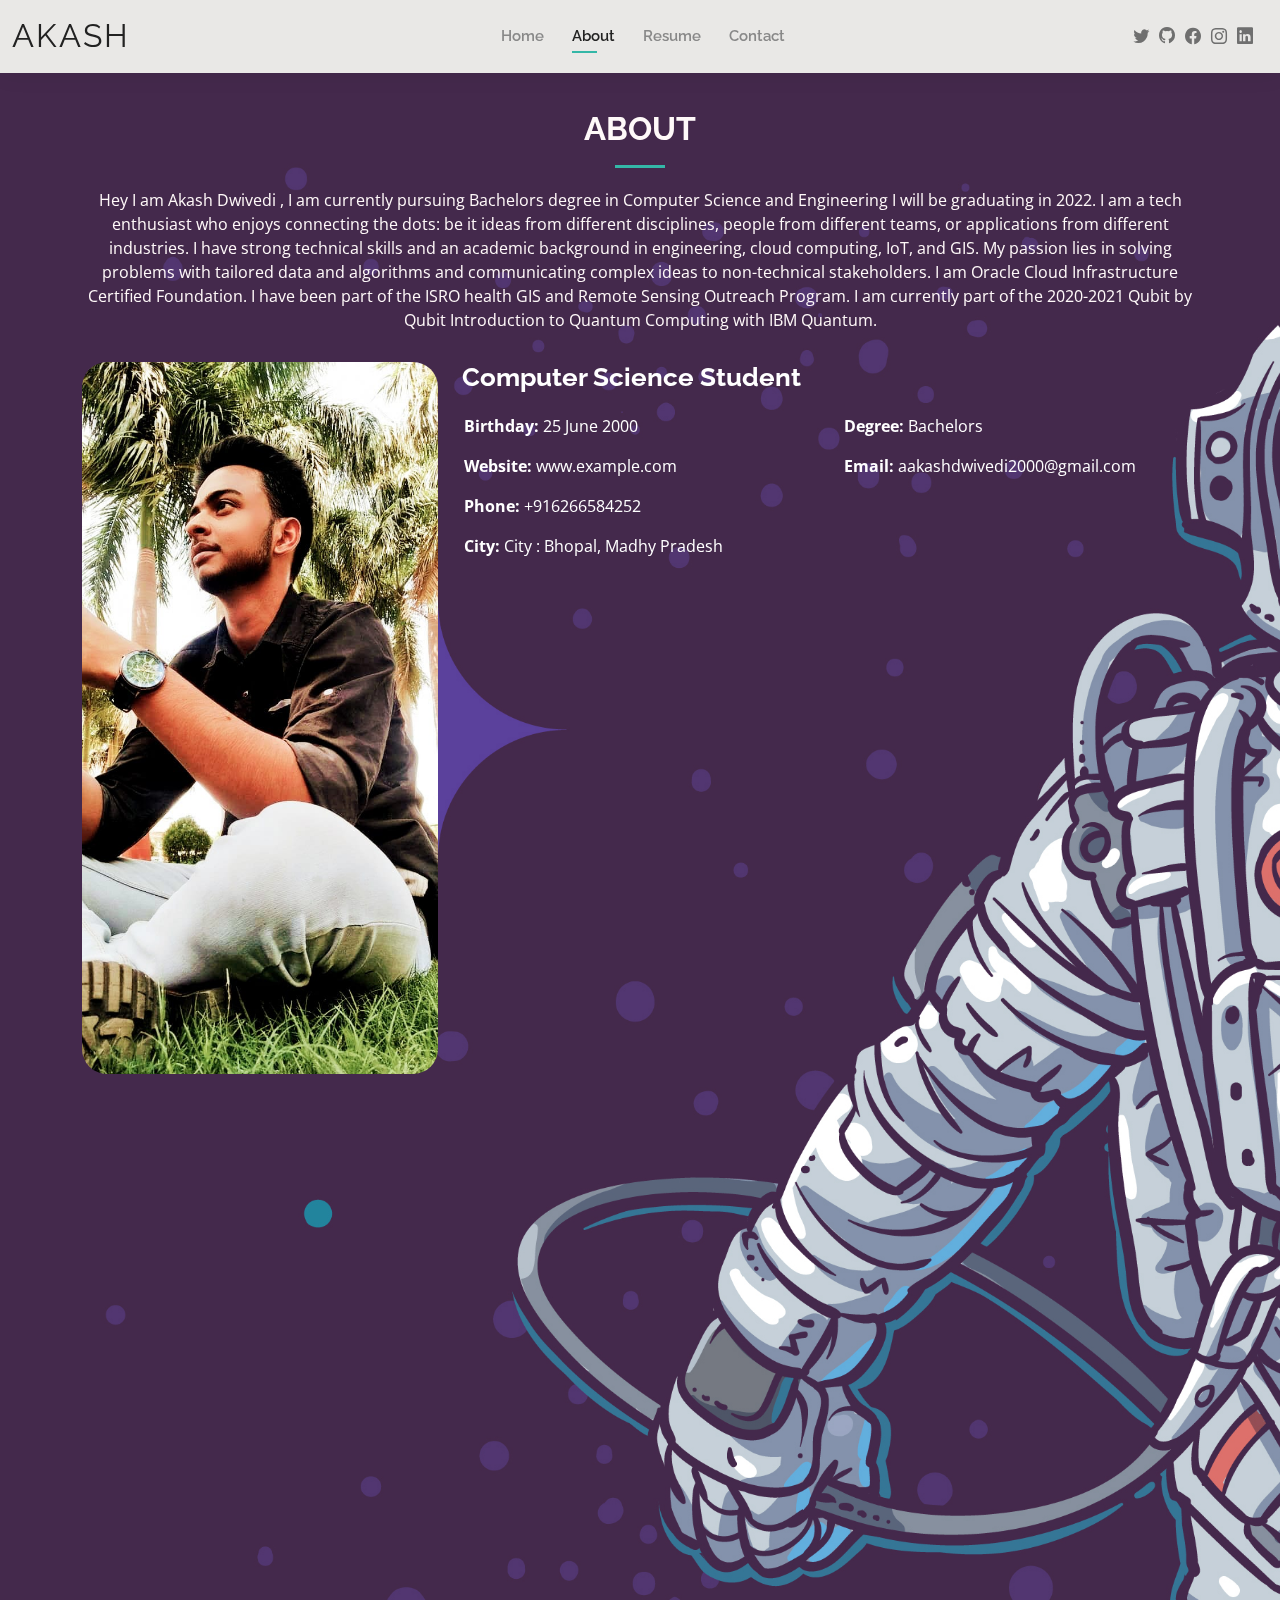
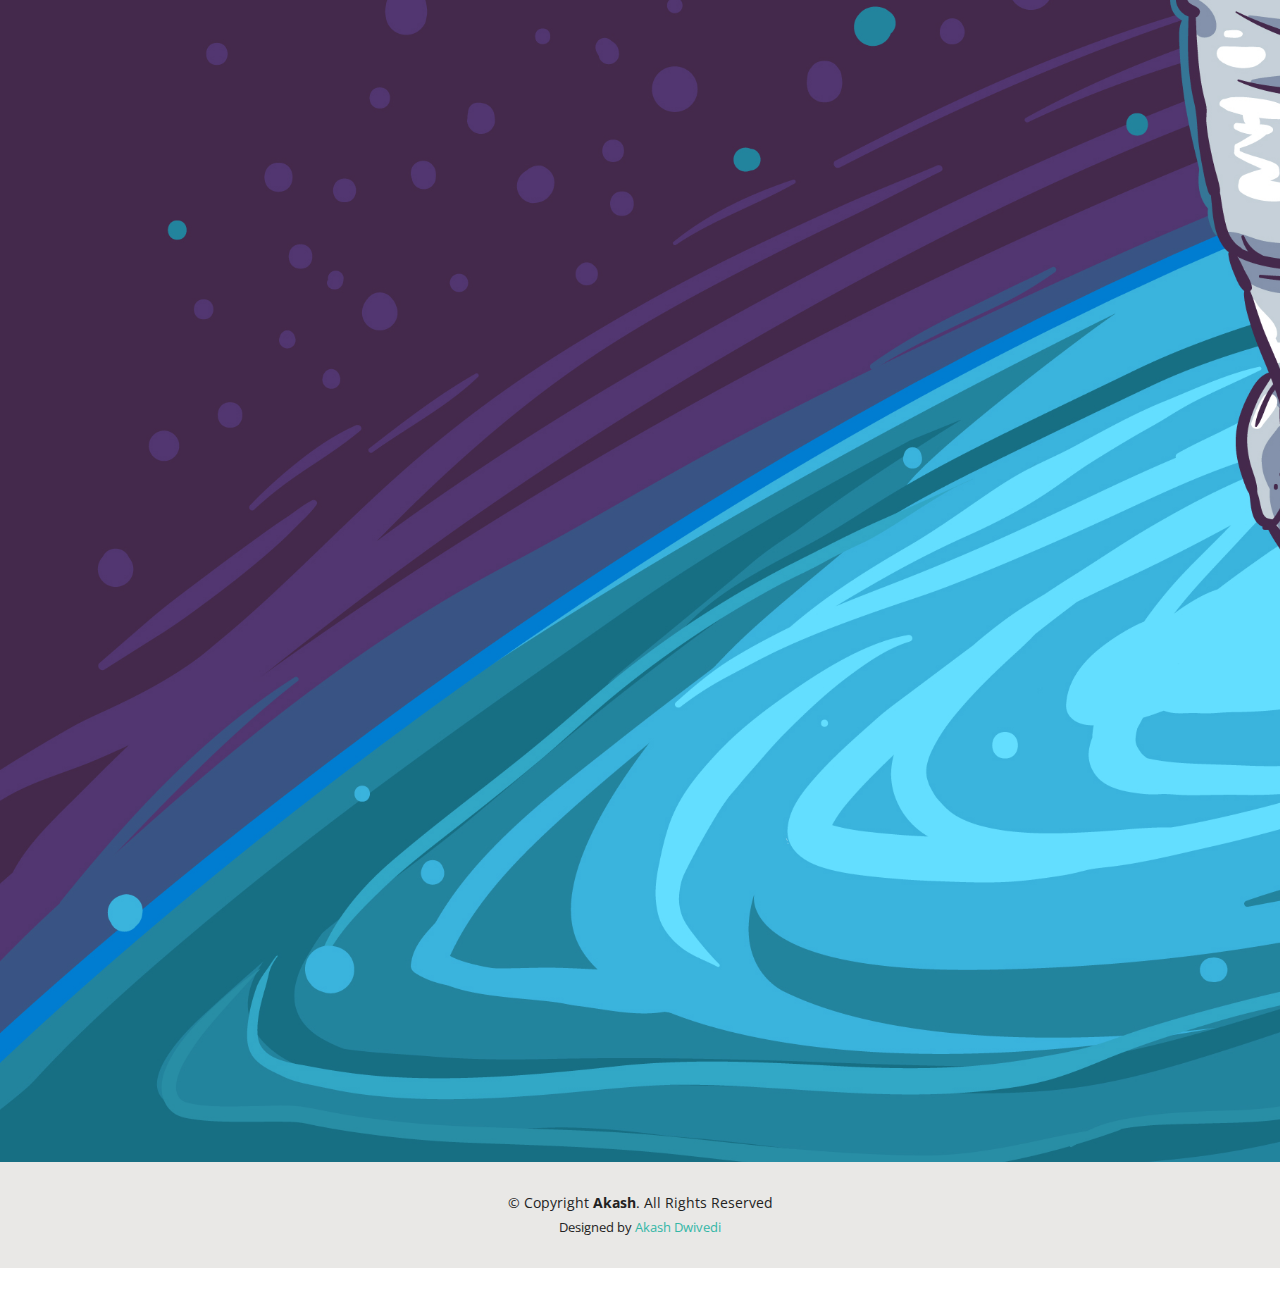
==== commit 85c0a90a: "favicon update" ====
--- a/about.html
+++ b/about.html
@@ -5,12 +5,12 @@
   <meta charset="utf-8">
   <meta content="width=device-width, initial-scale=1.0" name="viewport">
 
-  <title>About - Kelly Bootstrap Template</title>
+  <title>About </title>
   <meta content="" name="description">
   <meta content="" name="keywords">
 
   <!-- Favicons -->
-  <link href="assets/img/favicon.png" rel="icon">
+  <link href="assets/img/2184.jpg" rel="icon">
   <link href="assets/img/apple-touch-icon.png" rel="apple-touch-icon">
 
   <!-- Google Fonts -->
@@ -54,6 +54,7 @@
 
       <div class="header-social-links">
         <a href="#" class="twitter"><i class="bi bi-twitter"></i></a>
+        <a href="#" class="https://github.com/AkashAi7"><i class="bi bi-github"></i></a>
         <a href="https://www.facebook.com/profile.php?id=100008575233966" class="facebook"><i class="bi bi-facebook"></i></a>
         <a href="https://www.instagram.com/iqlipse_7/" class="instagram"><i class="bi bi-instagram"></i></a>
         <a href="https://www.linkedin.com/in/akash-dwivedi-9a1091160/" class="linkedin"><i class="bi bi-linkedin"></i></i></a>
@@ -340,10 +341,7 @@
         &copy; Copyright <strong><span>Akash</span></strong>. All Rights Reserved
       </div>
       <div class="credits">
-        <!-- All the links in the footer should remain intact. -->
-        <!-- You can delete the links only if you purchased the pro version. -->
-        <!-- Licensing information: https://bootstrapmade.com/license/ -->
-        <!-- Purchase the pro version with working PHP/AJAX contact form: https://bootstrapmade.com/kelly-free-bootstrap-cv-resume-html-template/ -->
+        
         Designed by <a href="https://bootstrapmade.com/">Akash Dwivedi</a>
       </div>
     </div>
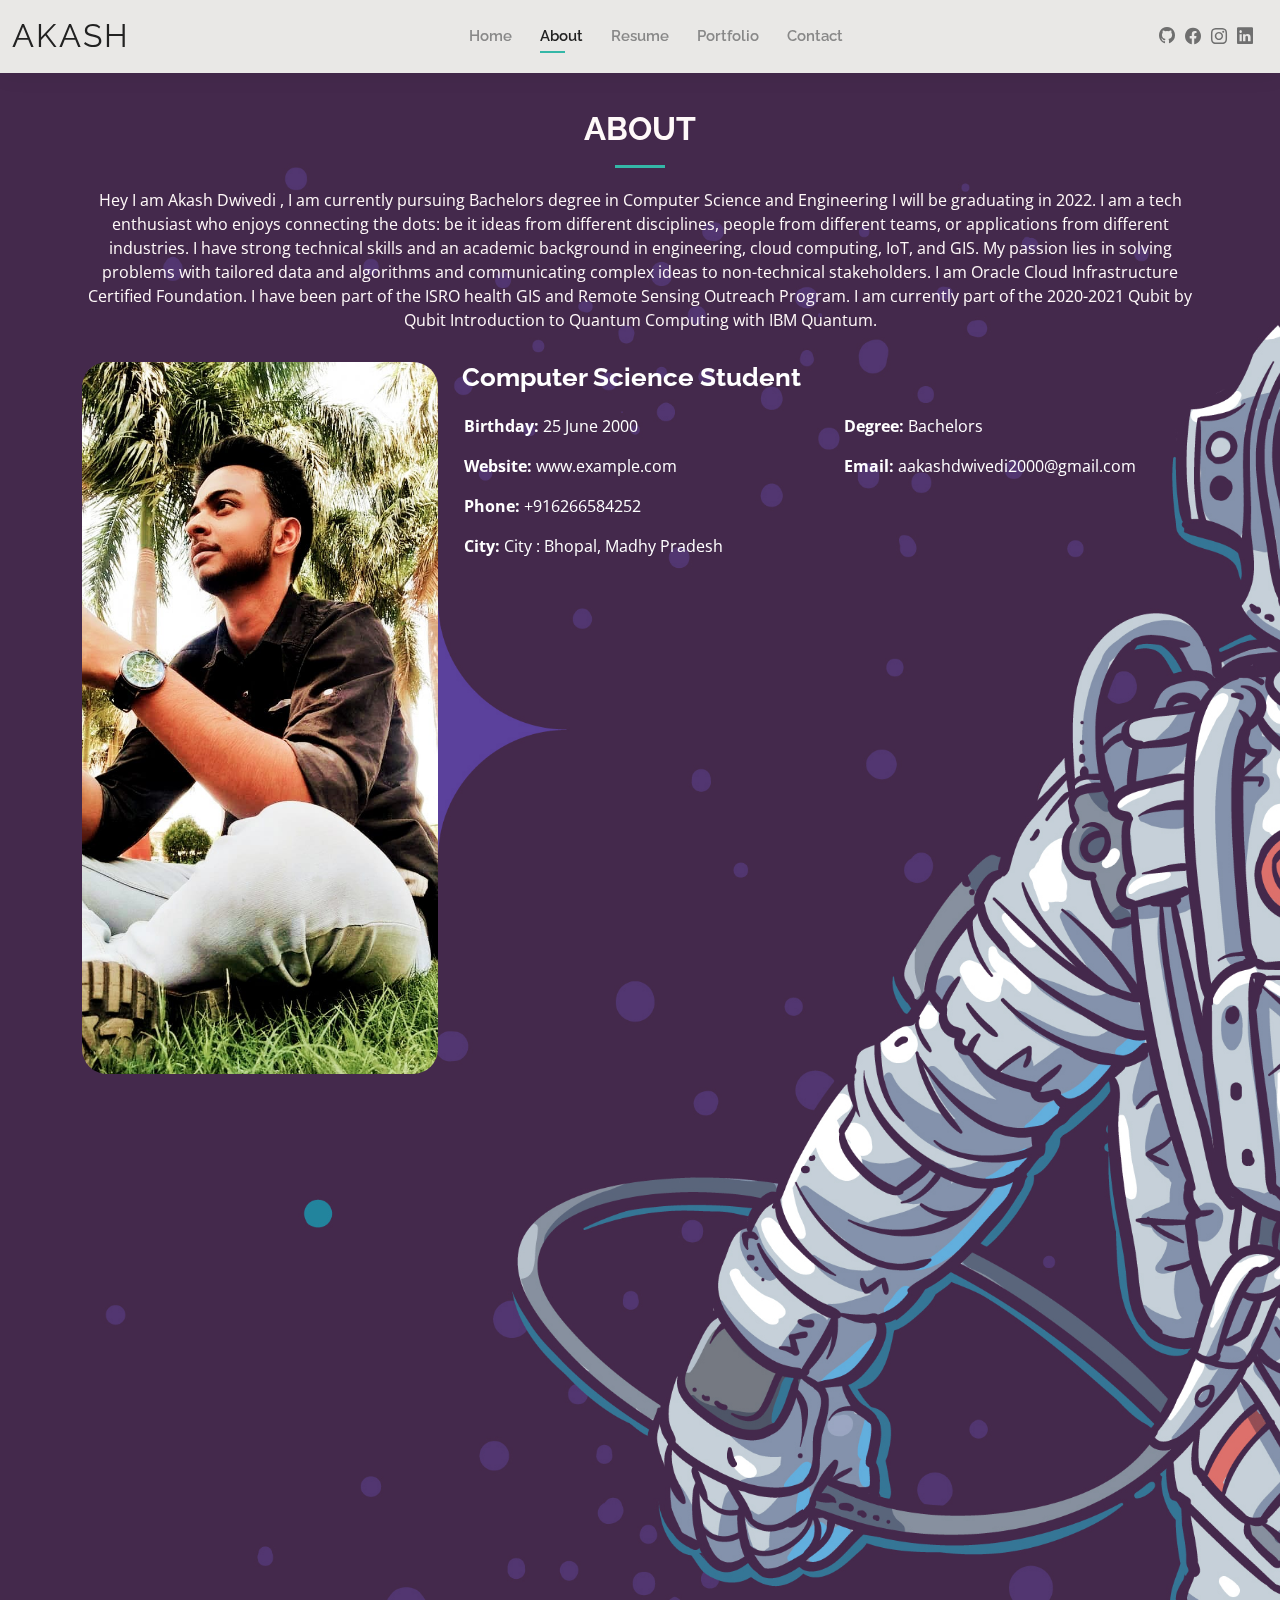
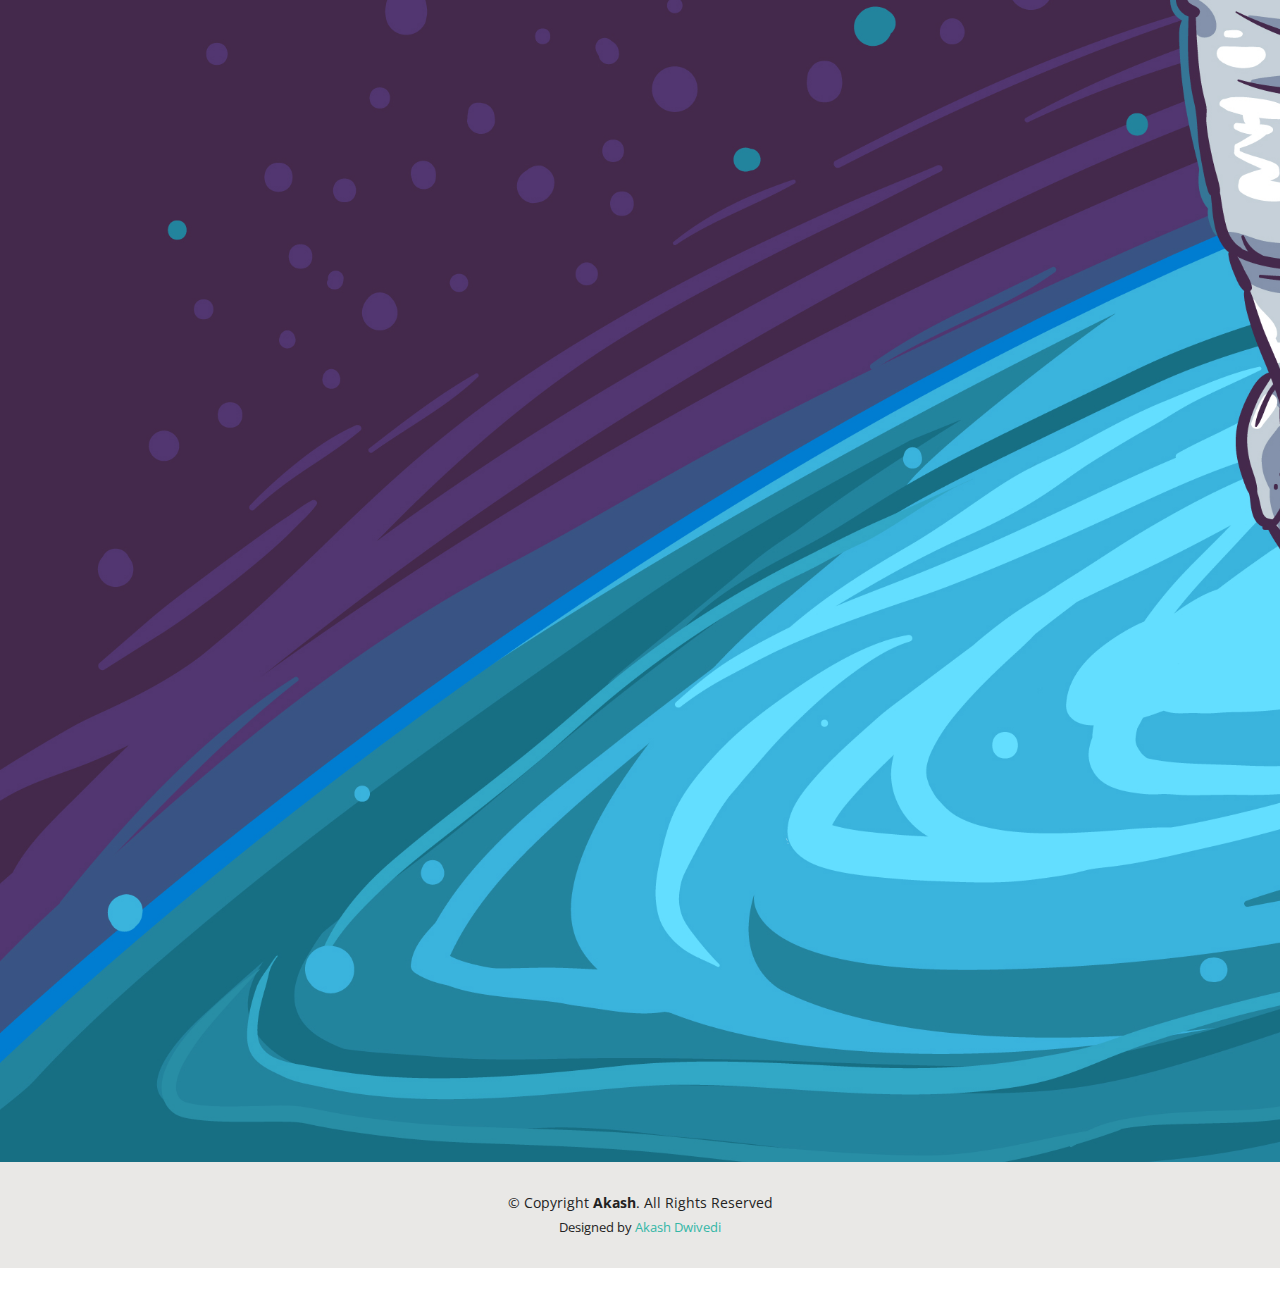
==== commit 69e43c0b: "project section update" ====
--- a/about.html
+++ b/about.html
@@ -45,16 +45,16 @@
           <li><a href="index.html">Home</a></li>
           <li><a class="active" href="about.html">About</a></li>
           <li><a href="resume.html">Resume</a></li>
-          <!-- <li><a href="services.html">Services</a></li>
-          <li><a href="portfolio.html">Portfolio</a></li> -->
+           <!-- <li><a href="services.html">Services</a></li> -->
+           <li><a href="project.html">Portfolio</a></li>
           <li><a href="contact.html">Contact</a></li>
         </ul>
         <i class="bi bi-list mobile-nav-toggle"></i>
-      </nav><!-- .navbar -->
+      </nav>
 
       <div class="header-social-links">
-        <a href="#" class="twitter"><i class="bi bi-twitter"></i></a>
-        <a href="#" class="https://github.com/AkashAi7"><i class="bi bi-github"></i></a>
+        <!-- <a href="#" class="twitter"><i class="bi bi-twitter"></i></a> -->
+        <a href="https://github.com/AkashAi7" class="github"><i class="bi bi-github"></i></a>
         <a href="https://www.facebook.com/profile.php?id=100008575233966" class="facebook"><i class="bi bi-facebook"></i></a>
         <a href="https://www.instagram.com/iqlipse_7/" class="instagram"><i class="bi bi-instagram"></i></a>
         <a href="https://www.linkedin.com/in/akash-dwivedi-9a1091160/" class="linkedin"><i class="bi bi-linkedin"></i></i></a>
--- a/assets/css/style.css
+++ b/assets/css/style.css
@@ -37,6 +37,10 @@
 @media (max-width: 992px) {
   #main {
     margin-top: 30px;
+
+  }
+  h2{
+    color: #111;
   }
 }
 
@@ -481,6 +485,7 @@
   #hero h2 {
     font-size: 18px;
     line-height: 24px;
+    color: black;
   }
 }
 
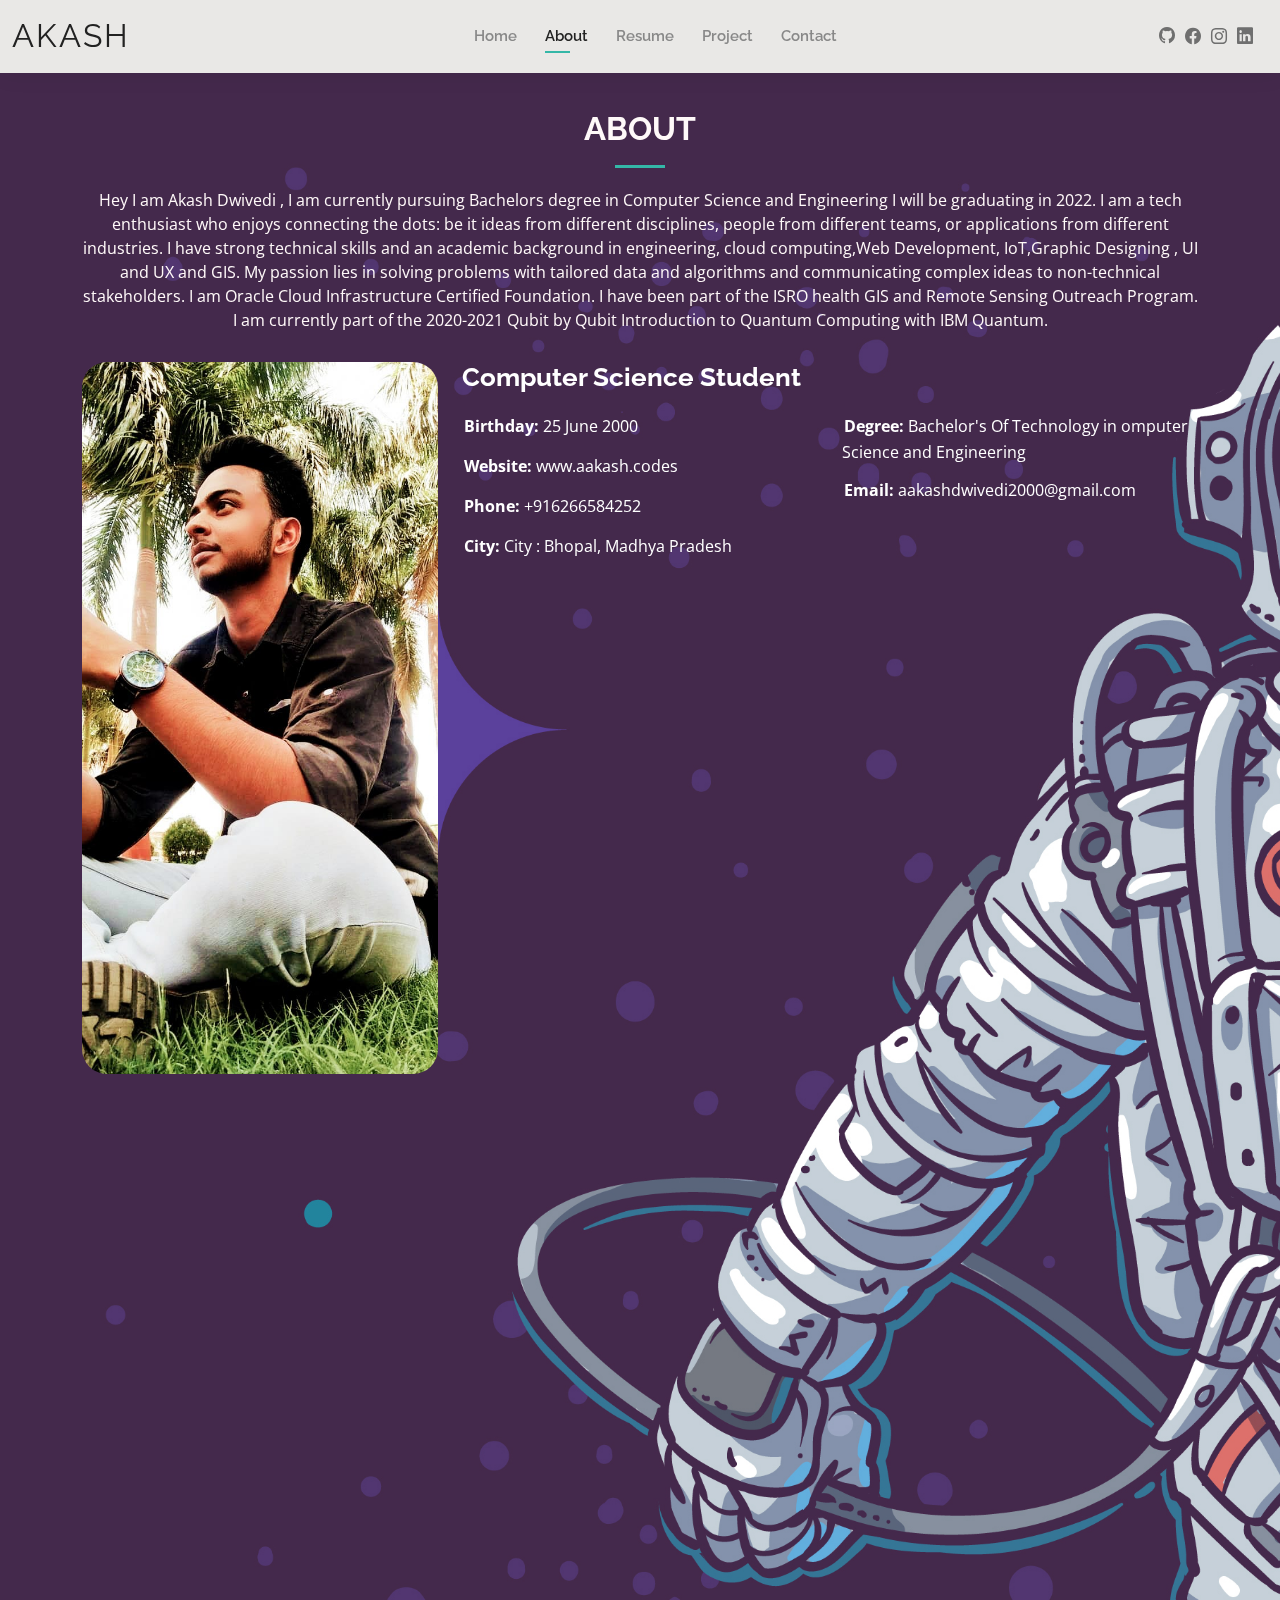
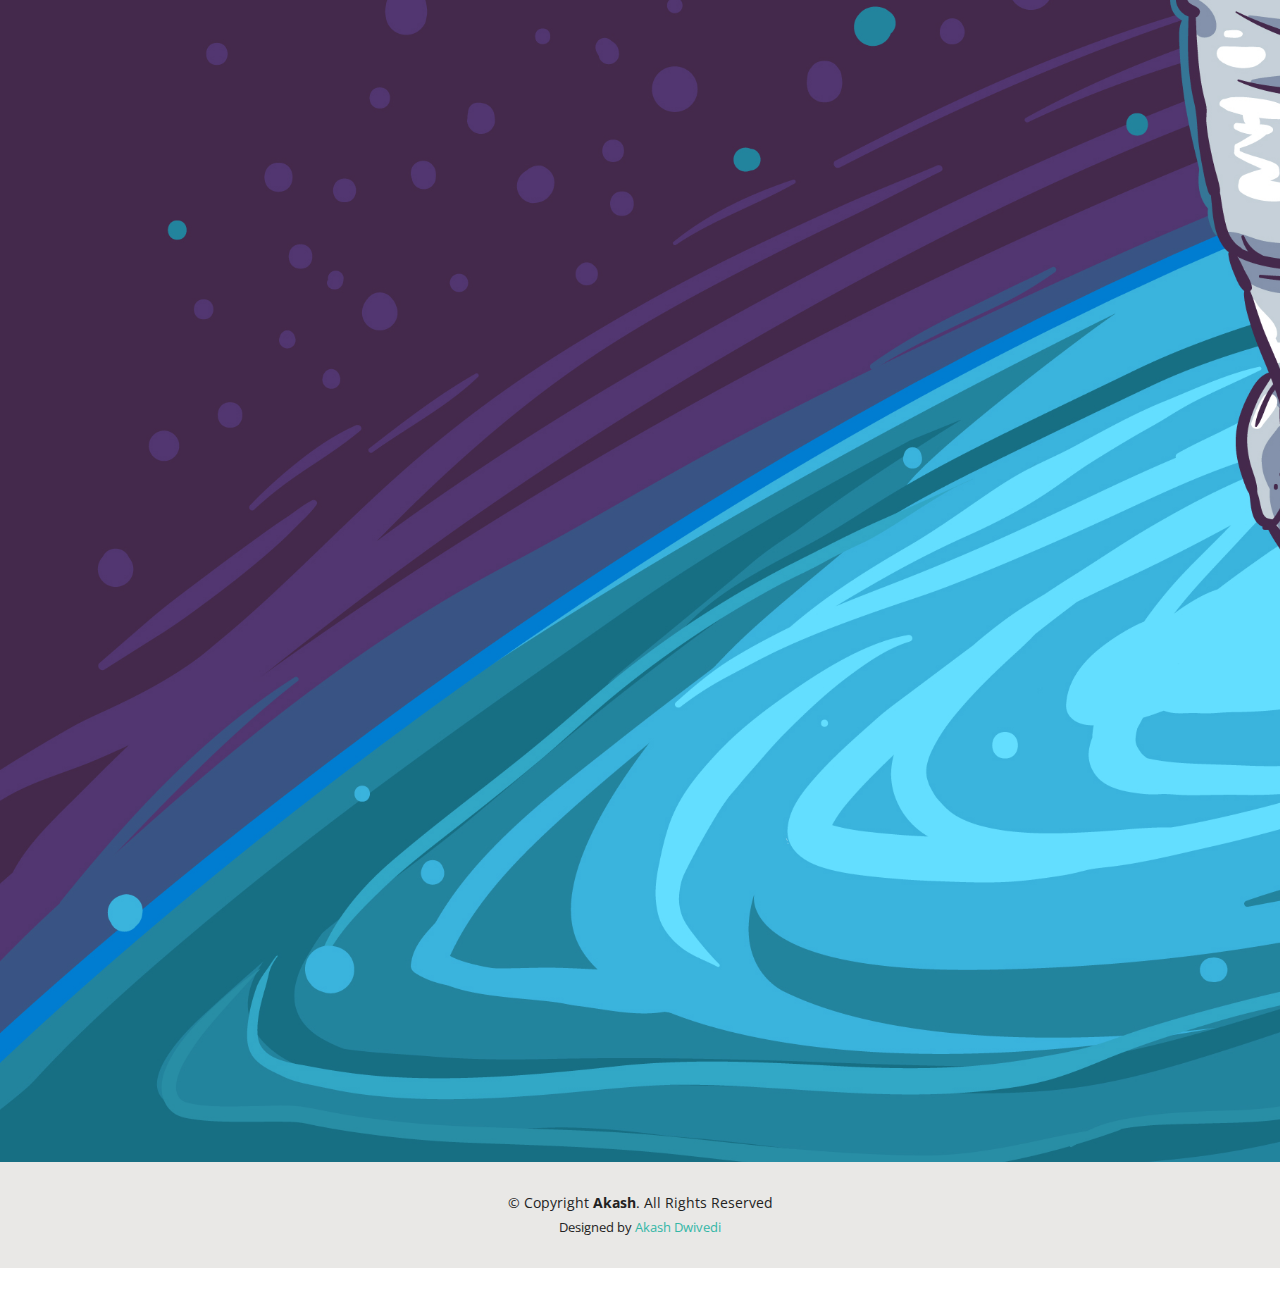
==== commit 119ae147: "about section updated" ====
--- a/about.html
+++ b/about.html
@@ -46,7 +46,7 @@
           <li><a class="active" href="about.html">About</a></li>
           <li><a href="resume.html">Resume</a></li>
            <!-- <li><a href="services.html">Services</a></li> -->
-           <li><a href="project.html">Portfolio</a></li>
+           <li><a href="project.html">Project</a></li>
           <li><a href="contact.html">Contact</a></li>
         </ul>
         <i class="bi bi-list mobile-nav-toggle"></i>
@@ -73,7 +73,7 @@
         <div class="section-title">
           <h2>About</h2>
           <p>Hey I am Akash Dwivedi , I am currently pursuing Bachelors degree in Computer Science and Engineering
-            I will be graduating in 2022. I am a tech enthusiast who enjoys connecting the dots: be it ideas from different disciplines, people from different teams, or applications from different industries. I have strong technical skills and an academic background in engineering, cloud computing, IoT, and GIS.
+            I will be graduating in 2022. I am a tech enthusiast who enjoys connecting the dots: be it ideas from different disciplines, people from different teams, or applications from different industries. I have strong technical skills and an academic background in engineering, cloud computing,Web Development, IoT,Graphic Designing , UI and UX and GIS.
 
 
             My passion lies in solving problems with tailored data and algorithms and communicating complex ideas to non-technical stakeholders. I am Oracle Cloud Infrastructure Certified Foundation. I have been part of the ISRO health GIS and Remote Sensing Outreach Program.
@@ -94,15 +94,15 @@
               <div class="col-lg-6" style="color: white;">
                 <ul>
                   <li><i class="bi bi-rounded-right"></i> <strong>Birthday:</strong> 25 June 2000</li>
-                  <li><i class="bi bi-rounded-right"></i> <strong>Website:</strong> www.example.com</li>
+                  <li><i class="bi bi-rounded-right"></i> <strong>Website:</strong> www.aakash.codes</li>
                   <li><i class="bi bi-rounded-right"></i> <strong>Phone:</strong> +916266584252</li>
-                  <li><i class="bi bi-rounded-right"></i> <strong>City:</strong> City : Bhopal, Madhy Pradesh</li>
+                  <li><i class="bi bi-rounded-right"></i> <strong>City:</strong> City : Bhopal, Madhya Pradesh</li>
                 </ul>
               </div>
               <div class="col-lg-6" style="color: white;">
                 <ul>
                   <!-- <li><i class="bi bi-rounded-right"></i> <strong>Age:</strong> 20</li> -->
-                  <li><i class="bi bi-rounded-right"></i> <strong>Degree:</strong> Bachelors</li>
+                  <li><i class="bi bi-rounded-right"></i> <strong>Degree:</strong> Bachelor's Of Technology  in omputer Science and Engineering </li>
                   <li><i class="bi bi-rounded-right"></i> <strong>Email:</strong> aakashdwivedi2000@gmail.com</li>
                   <!-- <li><i class="bi bi-rounded-right"></i> <strong>Freelance:</strong> Available</li> -->
                 </ul>
@@ -347,7 +347,7 @@
     </div>
   </footer><!-- End  Footer -->
 
-  <div id="preloader"></div>
+  <!-- <div id="preloader"></div> -->
   <a href="#" class="back-to-top d-flex align-items-center justify-content-center"><i class="bi bi-arrow-up-short"></i></a>
 
   <!-- Vendor JS Files -->
